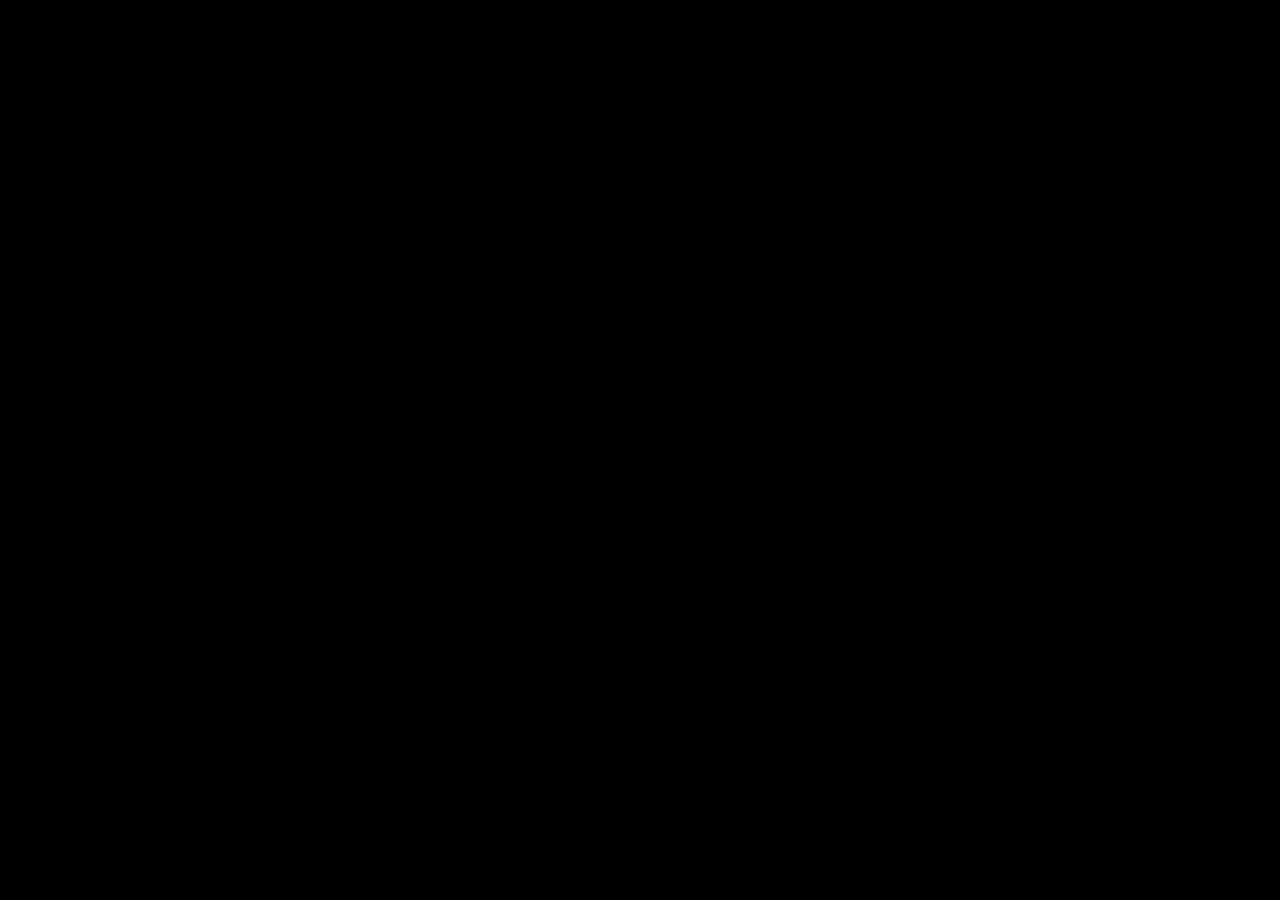
==== news_from/index.html @ fc6e3438 "Agregar carpeeta 3 practica y archivos" ====
<!DOCTYPE html>
<html lang="es">
<head>
    <meta charset="UTF-8">
    <meta name="viewport" content="width=device-width, initial-scale=1.0">
    <link rel="stylesheet" href="./css/styles.css">
    <title>Document</title>
</head>
<body>
    
</body>
</html>
---- news_from/css/styles.css ----
*{
    margin: 0;
    padding: 0;
    box-sizing: border-box;
}

:root{
    --background: #000;
    --color: #fff;
    --green: #14cc9e;
    --gray-1: #78909c;
    
}

body{
    width: 100%;
    min-height: 100vh;
    background-color: var(--background);
    color: var(--color);
}
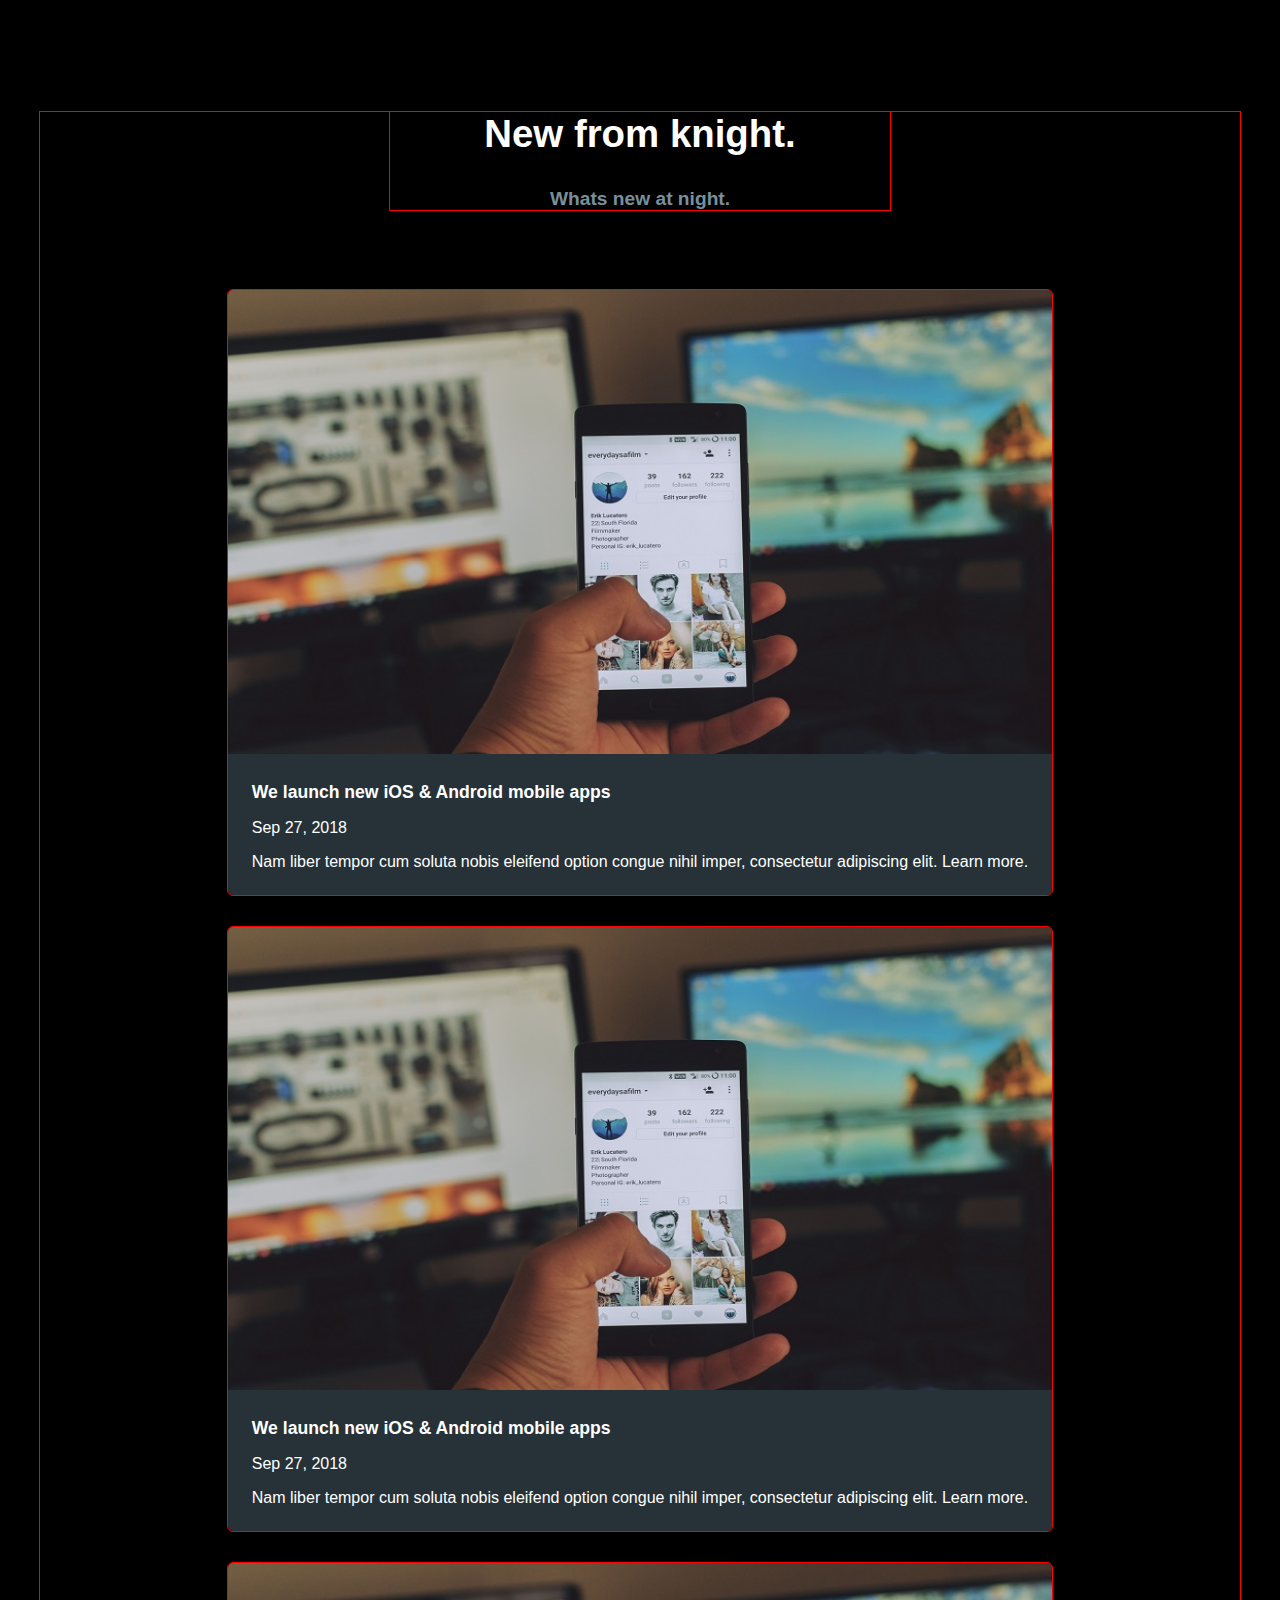
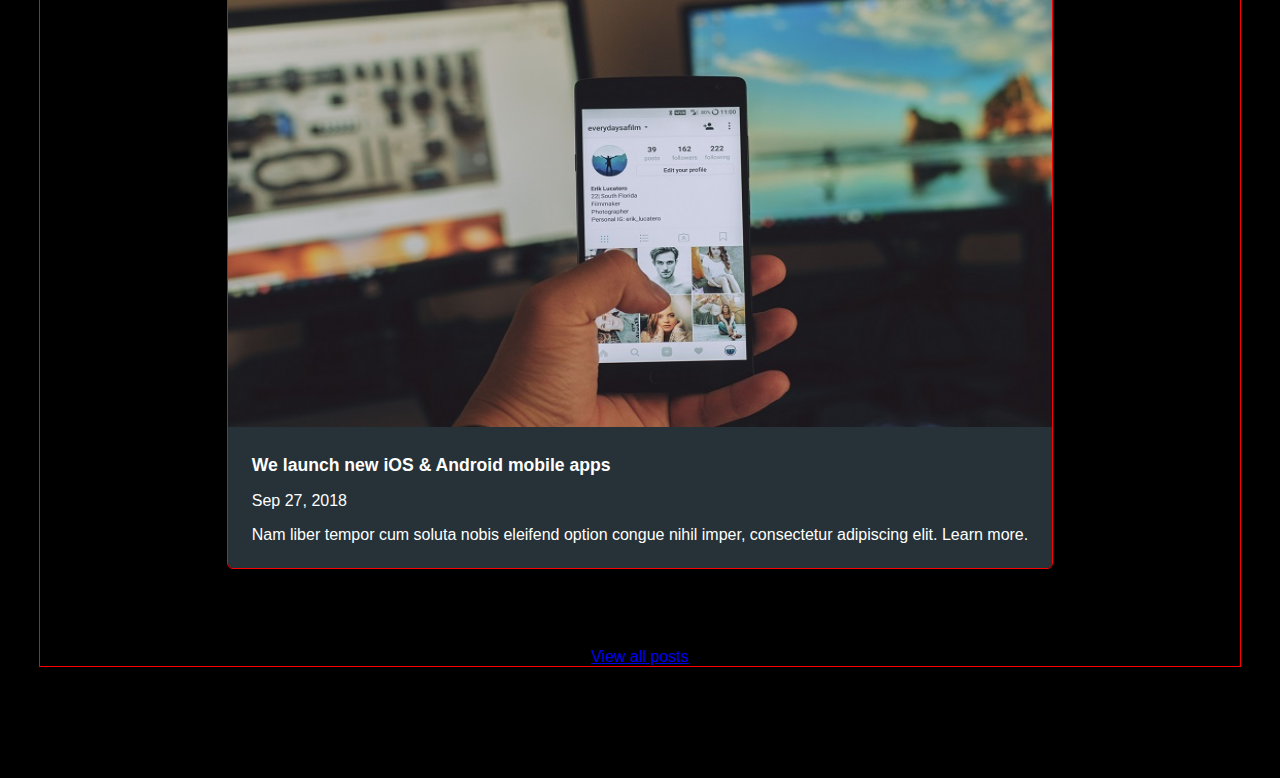
==== commit 1fe34a5e: "Agregar maquetacion HTML" ====
--- a/news_from/index.html
+++ b/news_from/index.html
@@ -8,5 +8,45 @@
 </head>
 <body>
     
+    <main class="container">
+
+        <div class="texts">
+            <h1 class="texts__title">New from knight.</h1>
+            <p class="texts__paragraph">Whats new at night.</p>
+        </div>
+
+        <section class="cards">
+
+            <div class="card">
+                <img class="card__img" src="./assets/blog-1.jpg">
+                <div class="card__texts">
+                    <h2 class="card__title">We launch new iOS & Android mobile apps</h2>
+                    <span class="card__date">Sep 27, 2018</span>
+                    <p class="card__paragraph">Nam liber tempor cum soluta nobis eleifend option congue nihil imper, consectetur adipiscing elit. <span>Learn more.</span></p>
+                </div>
+            </div>
+            <div class="card">
+                <img class="card__img" src="./assets/blog-1.jpg">
+                <div class="card__texts">
+                    <h2 class="card__title">We launch new iOS & Android mobile apps</h2>
+                    <span class="card__date">Sep 27, 2018</span>
+                    <p class="card__paragraph">Nam liber tempor cum soluta nobis eleifend option congue nihil imper, consectetur adipiscing elit. <span>Learn more.</span></p>
+                </div>
+            </div>
+            <div class="card">
+                <img class="card__img" src="./assets/blog-1.jpg">
+                <div class="card__texts">
+                    <h2 class="card__title">We launch new iOS & Android mobile apps</h2>
+                    <span class="card__date">Sep 27, 2018</span>
+                    <p class="card__paragraph">Nam liber tempor cum soluta nobis eleifend option congue nihil imper, consectetur adipiscing elit. <span>Learn more.</span></p>
+                </div>
+            </div>
+            
+
+        </section>
+
+        <a class="cta" href="#">View all posts</a>
+    </main>
+
 </body>
 </html>--- a/news_from/css/styles.css
+++ b/news_from/css/styles.css
@@ -9,7 +9,7 @@
     --color: #fff;
     --green: #14cc9e;
     --gray-1: #78909c;
-    
+    --gray-2: #263238;
 }
 
 body{
@@ -17,4 +17,81 @@
     min-height: 100vh;
     background-color: var(--background);
     color: var(--color);
-}+    font-family: Verdana, Geneva, Tahoma, sans-serif;
+}
+
+.container{
+    outline: 1px solid red;
+    width: 95%;
+    max-width: 1200px;
+
+    margin: 7rem auto;
+    overflow: hidden;
+
+    display: flex;
+    flex-direction: column;
+    /* justify-content: center; */
+    align-items: center;
+    gap: 5rem;
+}
+
+.texts {
+    outline: 1px solid red;
+    width: 90%;
+    max-width: 500px;
+}
+
+.texts__title {
+    font-size: 2.4rem;
+    margin-bottom: 2rem;
+    text-align: center;
+}
+
+.texts__paragraph {
+    color: var(--gray-1);
+    font-size: 1.2rem;
+    text-align: center;
+    font-weight: bold;
+}
+
+.cards {
+    display: flex;
+    justify-content: center;
+    align-items: center;
+    flex-wrap: wrap;
+    gap: 2rem;
+}
+
+.card {
+    background-color: var(--gray-2);
+    /* flex-grow: 80%;
+    flex-basis: 300px;
+    flex-shrink: 100px; */
+
+    overflow: hidden;
+    border-radius: 5px;
+    outline: 1px solid red;
+}
+
+.card__texts{
+    padding: 1.5rem;
+
+    display: flex;
+    flex-direction: column;
+    gap: 1rem;
+}
+
+.card__img{
+    width: 100%;
+    aspect-ratio: 16/9;
+}
+
+.card__title {
+    font-size: 1.1rem;
+}
+.card__date {
+}
+.card__paragraph {
+}
+.cta {
+}
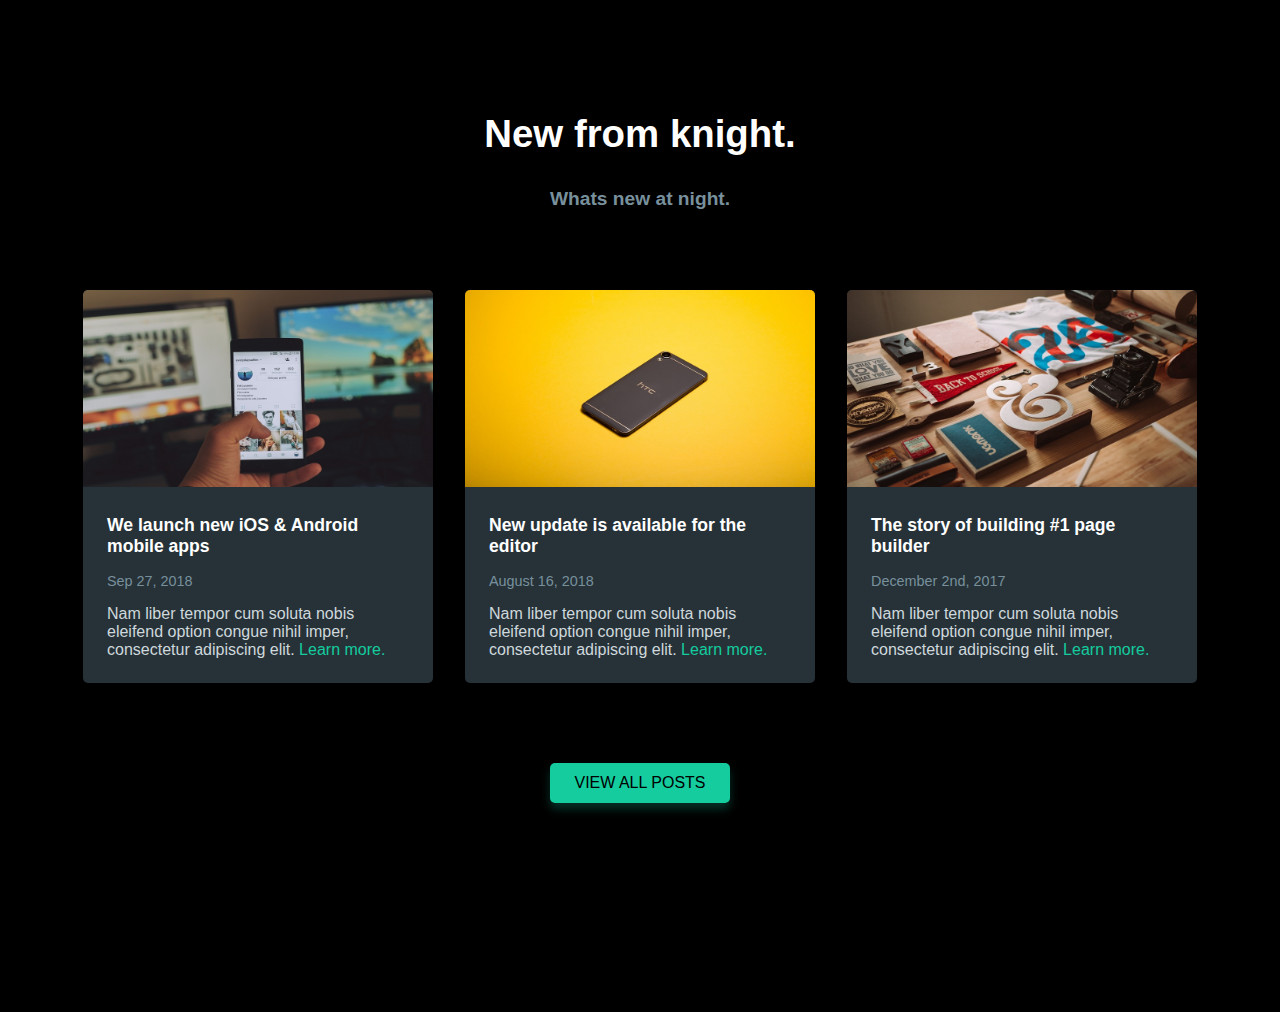
==== commit 3693616c: "Agregar estilos a las cards" ====
--- a/news_from/index.html
+++ b/news_from/index.html
@@ -26,18 +26,18 @@
                 </div>
             </div>
             <div class="card">
-                <img class="card__img" src="./assets/blog-1.jpg">
+                <img class="card__img" src="./assets/blog-2.jpg">
                 <div class="card__texts">
-                    <h2 class="card__title">We launch new iOS & Android mobile apps</h2>
-                    <span class="card__date">Sep 27, 2018</span>
-                    <p class="card__paragraph">Nam liber tempor cum soluta nobis eleifend option congue nihil imper, consectetur adipiscing elit. <span>Learn more.</span></p>
+                    <h2 class="card__title">New update is available for the editor</h2>
+                    <span class="card__date">August 16, 2018</span>
+                    <p class="card__paragraph">Nam liber tempor cum soluta nobis eleifend option congue nihil imper, consectetur adipiscing elit.  <span>Learn more.</span></p>
                 </div>
             </div>
             <div class="card">
-                <img class="card__img" src="./assets/blog-1.jpg">
+                <img class="card__img" src="./assets/blog-3.jpg">
                 <div class="card__texts">
-                    <h2 class="card__title">We launch new iOS & Android mobile apps</h2>
-                    <span class="card__date">Sep 27, 2018</span>
+                    <h2 class="card__title">The story of building #1 page builder</h2>
+                    <span class="card__date">December 2nd, 2017</span>
                     <p class="card__paragraph">Nam liber tempor cum soluta nobis eleifend option congue nihil imper, consectetur adipiscing elit. <span>Learn more.</span></p>
                 </div>
             </div>
--- a/news_from/css/styles.css
+++ b/news_from/css/styles.css
@@ -10,6 +10,7 @@
     --green: #14cc9e;
     --gray-1: #78909c;
     --gray-2: #263238;
+    --gray-3: #cfd8dc;
 }
 
 body{
@@ -21,7 +22,7 @@
 }
 
 .container{
-    outline: 1px solid red;
+    /* outline: 1px solid red; */
     width: 95%;
     max-width: 1200px;
 
@@ -36,7 +37,6 @@
 }
 
 .texts {
-    outline: 1px solid red;
     width: 90%;
     max-width: 500px;
 }
@@ -64,13 +64,12 @@
 
 .card {
     background-color: var(--gray-2);
-    /* flex-grow: 80%;
-    flex-basis: 300px;
-    flex-shrink: 100px; */
+    /* flex-grow: 80%;*/
+    flex-basis: 572px;
+    /* flex-shrink: 100px;  */
 
     overflow: hidden;
     border-radius: 5px;
-    outline: 1px solid red;
 }
 
 .card__texts{
@@ -90,8 +89,45 @@
     font-size: 1.1rem;
 }
 .card__date {
+    color: var(--gray-1);
+    font-size: .9rem;
 }
 .card__paragraph {
+    color: var(--gray-3);
 }
+
+.card__paragraph span{
+    color: #14cc9e;
+    cursor: pointer;
+}
+
+.card__paragraph span:hover{
+    opacity: .6;
+}
+
 .cta {
+    background-color: var(--green);
+    text-decoration: none;
+    text-transform: uppercase;
+    color: var(--background);
+    padding: .7rem 1.5rem;
+    border-radius: 5px;
+    box-shadow: 0 6px 10px #14cc9e3f;
+    margin-bottom: 1rem;
+    transition: all .2s ease-out;
 }
+
+.cta:hover{
+    color: var(--color);
+    box-shadow: 0 6px 10px #14cc9e3f,
+                0 6px 15px #14cc9e3f,
+                0 6px 20px #14cc9e3f;
+    transform: scale(1.05);
+    transition: all .3s ease-in;
+}
+
+@media (width >= 768px){
+    .card{
+        flex-basis: 350px;
+    }
+}